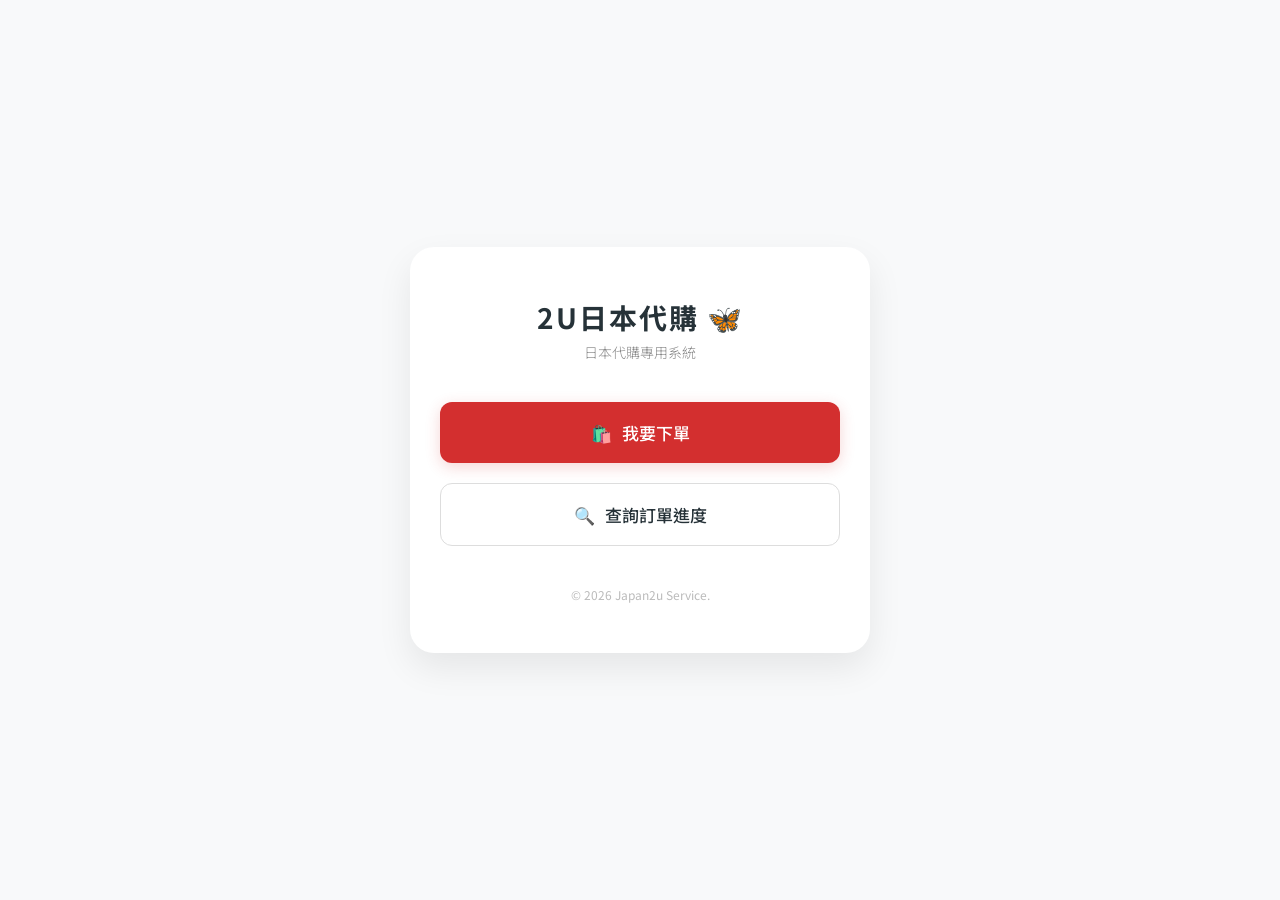
==== index.html @ 236e82db "初步架構" ====
<!DOCTYPE html>
<html lang="zh-Hant">
<head>
    <meta charset="UTF-8">
    <meta name="viewport" content="width=device-width, initial-scale=1.0">
    <title>Butterfly Ink 蝶墨 | 日本代購服務</title>
    <link href="https://fonts.googleapis.com/css2?family=Noto+Sans+TC:wght@300;500;700&display=swap" rel="stylesheet">
    <style>
        :root {
            --primary-red: #d32f2f;
            --dark-blue: #263238;
            --bg-color: #f8f9fa;
        }

        body {
            font-family: 'Noto Sans TC', sans-serif;
            margin: 0;
            padding: 0;
            background: var(--bg-color);
            display: flex;
            justify-content: center;
            align-items: center;
            height: 100vh;
            color: var(--dark-blue);
        }

        .container {
            text-align: center;
            background: white;
            padding: 50px 30px;
            border-radius: 24px;
            box-shadow: 0 15px 35px rgba(0,0,0,0.08);
            width: 90%;
            max-width: 400px;
        }

        .logo {
            font-size: 28px;
            font-weight: 700;
            letter-spacing: 2px;
            margin-bottom: 5px;
            color: var(--dark-blue);
        }

        .sub-title {
            font-size: 14px;
            color: #888;
            margin-bottom: 40px;
            font-weight: 300;
        }

        .btn-group {
            display: flex;
            flex-direction: column;
            gap: 20px;
        }

        .btn {
            text-decoration: none;
            padding: 18px;
            border-radius: 12px;
            font-size: 17px;
            font-weight: 500;
            transition: all 0.3s ease;
            display: flex;
            align-items: center;
            justify-content: center;
            gap: 10px;
        }

        /* 我要下單按鈕 */
        .btn-order {
            background-color: var(--primary-red);
            color: white;
            box-shadow: 0 4px 15px rgba(211,47,47,0.2);
        }

        .btn-order:hover {
            transform: translateY(-3px);
            background-color: #b71c1c;
            box-shadow: 0 6px 20px rgba(211,47,47,0.3);
        }

        /* 查詢訂單按鈕 */
        .btn-check {
            background-color: white;
            color: var(--dark-blue);
            border: 1px solid #ddd;
        }

        .btn-check:hover {
            transform: translateY(-3px);
            background-color: #f1f1f1;
            border-color: #bbb;
        }

        .footer {
            margin-top: 40px;
            font-size: 12px;
            color: #bbb;
        }
    </style>
</head>
<body>

<div class="container">
    <div class="logo">2U日本代購 🦋</div>
    <div class="sub-title">日本代購專用系統</div>

    <div class="btn-group">
        <a href="order.html" class="btn btn-order">
            <span>🛍️</span> 我要下單
        </a>
        <a href="check.html" class="btn btn-check">
            <span>🔍</span> 查詢訂單進度
        </a>
    </div>

    <div class="footer">
        © 2026 Japan2u Service.
    </div>
</div>

</body>
</html>
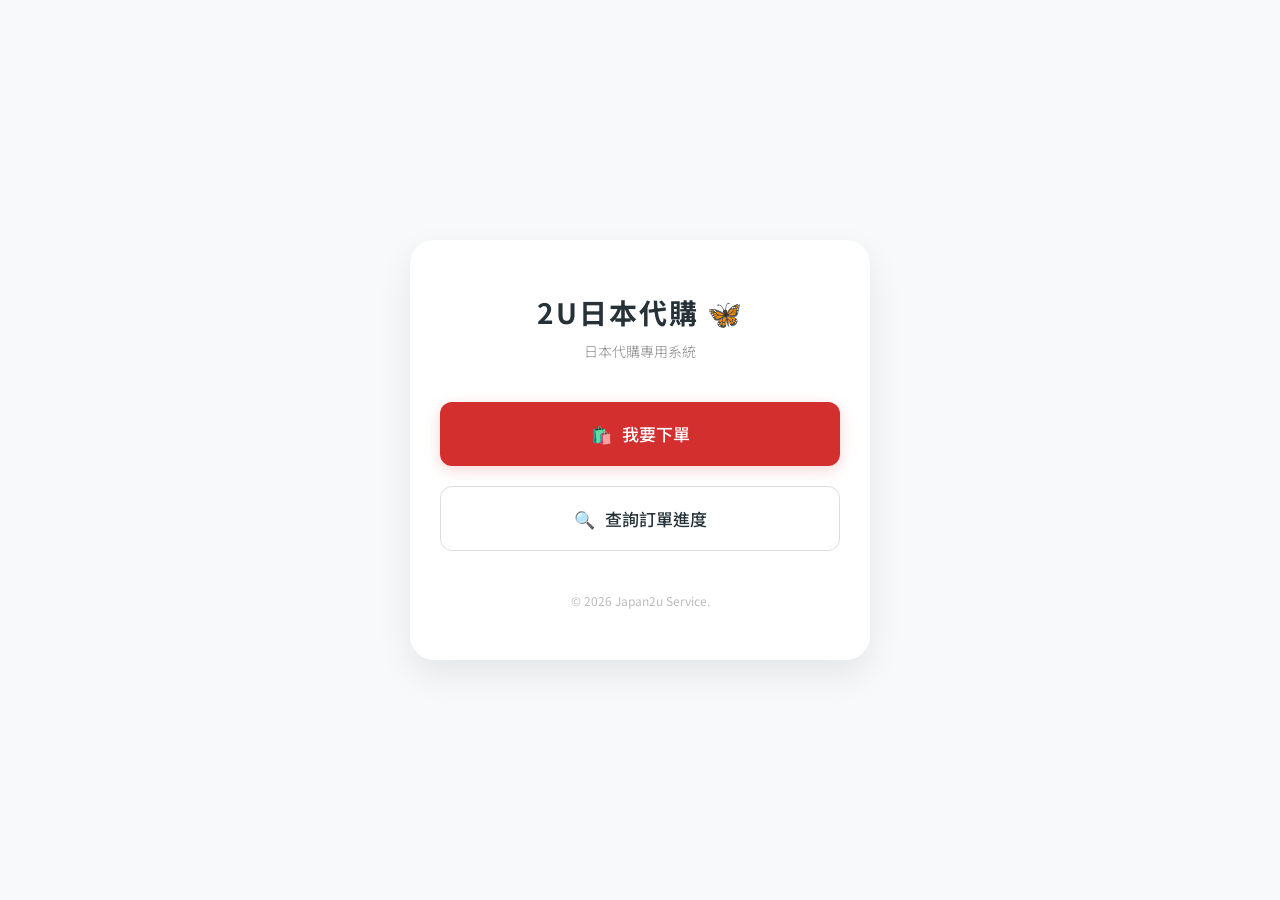
==== commit 36a0cd42: "整理css" ====
--- a/index.html
+++ b/index.html
@@ -5,13 +5,8 @@
     <meta name="viewport" content="width=device-width, initial-scale=1.0">
     <title>Butterfly Ink 蝶墨 | 日本代購服務</title>
     <link href="https://fonts.googleapis.com/css2?family=Noto+Sans+TC:wght@300;500;700&display=swap" rel="stylesheet">
+    <link rel="stylesheet" href="style.css">
     <style>
-        :root {
-            --primary-red: #d32f2f;
-            --dark-blue: #263238;
-            --bg-color: #f8f9fa;
-        }
-
         body {
             font-family: 'Noto Sans TC', sans-serif;
             margin: 0;
--- a/style.css
+++ b/style.css
@@ -0,0 +1,324 @@
+/* 全域變數設定 */
+:root {
+    --primary-red: #d32f2f;      /* 品牌主色：深紅 */
+    --primary-blue: #455a64;     /* 查詢頁主色：深藍灰 */
+    --dark-blue: #263238;       /* 文字主色 */
+    --bg-color: #f8f9fa;        /* 頁面背景色 */
+    --success-green: #2e7d32;    /* 已匯款狀態色 */
+    --pending-orange: #ef6c00;   /* 待對帳狀態色 */
+    --white: #ffffff;
+    --shadow: 0 4px 12px rgba(0,0,0,0.05);
+}
+
+/* 基礎設定 */
+body {
+    font-family: 'Noto Sans TC', sans-serif;
+    margin: 0;
+    padding: 0;
+    background-color: var(--bg-color);
+    color: var(--dark-blue);
+    line-height: 1.6;
+    min-height: 100vh; /* 確保背景填滿 */
+}
+.page-container, .search-container, .home-container {
+    width: 95%;          /* 在手機板留一點邊距 */
+    max-width: 800px;    /* 限制最大寬度，避免電腦版太寬 */
+    margin: 20px auto;   /* 上下留間距，左右自動置中 */
+    padding: 20px;
+    box-sizing: border-box;
+}
+
+/* --------------------------------------------------
+   1. 導覽列 (Navbar) - 每一頁最上方
+-------------------------------------------------- */
+.top-nav {
+    background-color: var(--white);
+    padding: 15px 20px;
+    display: flex;
+    justify-content: center;
+    align-items: center;
+    box-shadow: 0 2px 10px rgba(0,0,0,0.05);
+    position: sticky;
+    top: 0;
+    z-index: 1000;
+}
+
+.nav-logo {
+    text-decoration: none;
+    color: var(--dark-blue);
+    font-size: 20px;
+    font-weight: 700;
+    letter-spacing: 1px;
+    transition: 0.3s;
+}
+
+.nav-logo:hover {
+    color: var(--primary-red);
+    transform: scale(1.05);
+}
+
+/* --------------------------------------------------
+   2. 首頁 (index.html) 專用樣式
+-------------------------------------------------- */
+.home-body {
+    display: flex;
+    flex-direction: column; /* 讓導覽列在上面，內容在下面 */
+    align-items: center;
+    justify-content: flex-start; /* 改為從頂部開始排 */
+}
+
+.home-container {
+    max-width: 400px;    /* 首頁卡片通常比較小，限制在 400px */
+    margin-top: 50px;    /* 距離導覽列一點空間 */
+}
+
+.logo-text {
+    font-size: 28px;
+    font-weight: 700;
+    margin-bottom: 5px;
+}
+
+.sub-title {
+    font-size: 14px;
+    color: #888;
+    margin-bottom: 40px;
+    font-weight: 300;
+}
+
+.btn-group {
+    display: flex;
+    flex-direction: column;
+    gap: 20px;
+}
+
+.btn {
+    text-decoration: none;
+    padding: 18px;
+    border-radius: 12px;
+    font-size: 17px;
+    font-weight: 500;
+    transition: all 0.3s ease;
+    display: flex;
+    align-items: center;
+    justify-content: center;
+    gap: 10px;
+}
+
+.btn-order {
+    background-color: var(--primary-red);
+    color: var(--white);
+    box-shadow: 0 4px 15px rgba(211,47,47,0.2);
+}
+
+.btn-order:hover {
+    transform: translateY(-3px);
+    background-color: #b71c1c;
+}
+
+.btn-check {
+    background-color: var(--white);
+    color: var(--dark-blue);
+    border: 1px solid #ddd;
+}
+
+.btn-check:hover {
+    transform: translateY(-3px);
+    background-color: #f1f1f1;
+}
+
+/* --------------------------------------------------
+   3. 下單頁 (order.html) 專用樣式
+-------------------------------------------------- */
+.page-container {
+    max-width: 800px;
+    margin: 20px auto;
+    padding: 0 15px;
+}
+
+.form-section {
+    background: var(--white);
+    padding: 20px;
+    border-radius: 15px;
+    box-shadow: var(--shadow);
+    margin-bottom: 25px;
+}
+
+.form-section input[type="text"] {
+    width: 100%;
+    padding: 12px;
+    margin: 10px 0;
+    border: 1px solid #ddd;
+    border-radius: 8px;
+    box-sizing: border-box;
+}
+
+.product-grid {
+    display: grid;
+    grid-template-columns: repeat(auto-fill, minmax(160px, 1fr));
+    gap: 20px;
+}
+
+.product-card {
+    background: var(--white);
+    border-radius: 15px;
+    overflow: hidden;
+    box-shadow: var(--shadow);
+    transition: 0.3s;
+    position: relative;
+}
+
+.product-card:hover {
+    transform: translateY(-5px);
+}
+
+.product-img {
+    width: 100%;
+    height: 150px;
+    object-fit: cover;
+    background: #eee;
+}
+
+.product-info {
+    padding: 12px;
+    text-align: center;
+}
+
+.product-name {
+    font-weight: bold;
+    font-size: 15px;
+    margin-bottom: 5px;
+    min-height: 40px;
+}
+
+.product-price {
+    color: var(--primary-red);
+    font-weight: 700;
+    margin-bottom: 10px;
+}
+
+.badge {
+    position: absolute;
+    top: 10px;
+    left: 10px;
+    background: rgba(211, 47, 47, 0.85);
+    color: var(--white);
+    padding: 4px 8px;
+    border-radius: 5px;
+    font-size: 11px;
+    z-index: 10;
+}
+
+.qty-controls {
+    display: flex;
+    justify-content: center;
+    align-items: center;
+    gap: 10px;
+    margin-top: 10px;
+}
+
+.qty-input {
+    width: 45px;
+    text-align: center;
+    border: 1px solid #ddd;
+    border-radius: 5px;
+    padding: 5px;
+}
+
+.footer-btn {
+    position: sticky;
+    bottom: 20px;
+    background: var(--primary-red);
+    color: var(--white);
+    border: none;
+    width: 100%;
+    padding: 18px;
+    border-radius: 50px;
+    font-size: 18px;
+    font-weight: bold;
+    box-shadow: 0 10px 20px rgba(211,47,47,0.3);
+    cursor: pointer;
+    margin-top: 30px;
+    z-index: 100;
+}
+
+/* --------------------------------------------------
+   4. 查詢頁 (check.html) 專用樣式
+-------------------------------------------------- */
+.search-container {
+    max-width: 500px;
+    margin: 20px auto;
+    padding: 0 15px;
+}
+
+.search-section {
+    background: var(--white);
+    padding: 20px;
+    border-radius: 15px;
+    box-shadow: var(--shadow);
+    margin-bottom: 20px;
+    text-align: center;
+}
+
+.search-section input[type="text"] {
+    width: 100%;
+    padding: 12px;
+    border: 1px solid #ddd;
+    border-radius: 8px;
+    font-size: 16px;
+    box-sizing: border-box;
+    margin-bottom: 10px;
+}
+
+.btn-search {
+    width: 100%;
+    padding: 12px;
+    background: var(--primary-blue);
+    color: var(--white);
+    border: none;
+    border-radius: 8px;
+    cursor: pointer;
+    font-weight: bold;
+    font-size: 16px;
+}
+
+.order-card {
+    background: var(--white);
+    border-radius: 12px;
+    padding: 15px;
+    margin-bottom: 15px;
+    border-left: 6px solid #ccc;
+    box-shadow: var(--shadow);
+}
+
+.order-card.paid { border-left-color: var(--success-green); }
+.order-card.unpaid { border-left-color: var(--pending-orange); }
+
+.status-badge {
+    display: inline-block;
+    padding: 4px 8px;
+    border-radius: 4px;
+    font-size: 12px;
+    font-weight: bold;
+    margin-top: 8px;
+}
+
+.status-paid { background: #e8f5e9; color: var(--success-green); }
+.status-unpaid { background: #fff3e0; color: var(--pending-orange); }
+
+.order-info {
+    display: flex;
+    justify-content: space-between;
+    align-items: center;
+}
+
+.order-id {
+    font-size: 11px;
+    color: #999;
+    margin-top: 10px;
+}
+
+#loading {
+    text-align: center;
+    color: #666;
+    margin: 20px 0;
+}
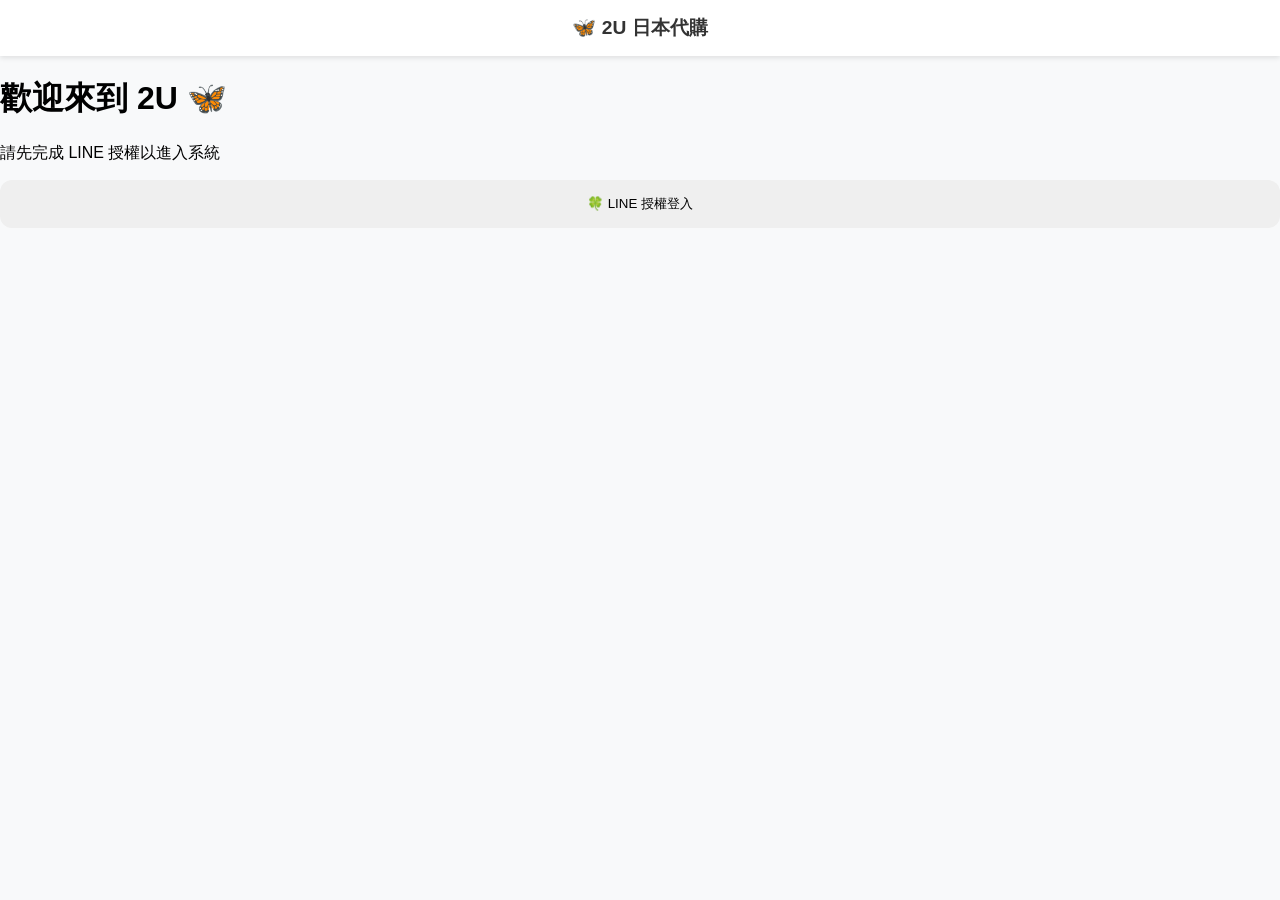
==== commit 999749d5: "line連動" ====
--- a/index.html
+++ b/index.html
@@ -1,120 +1,23 @@
 <!DOCTYPE html>
-<html lang="zh-Hant">
+<html>
 <head>
     <meta charset="UTF-8">
-    <meta name="viewport" content="width=device-width, initial-scale=1.0">
-    <title>Butterfly Ink 蝶墨 | 日本代購服務</title>
-    <link href="https://fonts.googleapis.com/css2?family=Noto+Sans+TC:wght@300;500;700&display=swap" rel="stylesheet">
     <link rel="stylesheet" href="style.css">
-    <style>
-        body {
-            font-family: 'Noto Sans TC', sans-serif;
-            margin: 0;
-            padding: 0;
-            background: var(--bg-color);
-            display: flex;
-            justify-content: center;
-            align-items: center;
-            height: 100vh;
-            color: var(--dark-blue);
+    <title>2U日本代購 🦋</title>
+</head>
+<body class="home-body">
+    <nav class="top-nav"><a href="index.html" class="nav-logo">🦋 2U 日本代購</a></nav>
+    <div class="home-container">
+        <h1>歡迎來到 2U 🦋</h1>
+        <p>請先完成 LINE 授權以進入系統</p>
+        <button onclick="login()" class="btn-order" style="width:100%; border:none; padding:15px; border-radius:12px; cursor:pointer;">🍀 LINE 授權登入</button>
+    </div>
+    <script>
+        function login() {
+            const clientID = '2009551361'; // ⬅️ 這裡填入
+            const redirect = encodeURIComponent('https://hxy890412.github.io/japan2u/order.html');
+            window.location.href = `https://access.line.me/oauth2/v2.1/authorize?response_type=code&client_id=${clientID}&redirect_uri=${redirect}&state=12345&scope=profile%20openid`;
         }
-
-        .container {
-            text-align: center;
-            background: white;
-            padding: 50px 30px;
-            border-radius: 24px;
-            box-shadow: 0 15px 35px rgba(0,0,0,0.08);
-            width: 90%;
-            max-width: 400px;
-        }
-
-        .logo {
-            font-size: 28px;
-            font-weight: 700;
-            letter-spacing: 2px;
-            margin-bottom: 5px;
-            color: var(--dark-blue);
-        }
-
-        .sub-title {
-            font-size: 14px;
-            color: #888;
-            margin-bottom: 40px;
-            font-weight: 300;
-        }
-
-        .btn-group {
-            display: flex;
-            flex-direction: column;
-            gap: 20px;
-        }
-
-        .btn {
-            text-decoration: none;
-            padding: 18px;
-            border-radius: 12px;
-            font-size: 17px;
-            font-weight: 500;
-            transition: all 0.3s ease;
-            display: flex;
-            align-items: center;
-            justify-content: center;
-            gap: 10px;
-        }
-
-        /* 我要下單按鈕 */
-        .btn-order {
-            background-color: var(--primary-red);
-            color: white;
-            box-shadow: 0 4px 15px rgba(211,47,47,0.2);
-        }
-
-        .btn-order:hover {
-            transform: translateY(-3px);
-            background-color: #b71c1c;
-            box-shadow: 0 6px 20px rgba(211,47,47,0.3);
-        }
-
-        /* 查詢訂單按鈕 */
-        .btn-check {
-            background-color: white;
-            color: var(--dark-blue);
-            border: 1px solid #ddd;
-        }
-
-        .btn-check:hover {
-            transform: translateY(-3px);
-            background-color: #f1f1f1;
-            border-color: #bbb;
-        }
-
-        .footer {
-            margin-top: 40px;
-            font-size: 12px;
-            color: #bbb;
-        }
-    </style>
-</head>
-<body>
-
-<div class="container">
-    <div class="logo">2U日本代購 🦋</div>
-    <div class="sub-title">日本代購專用系統</div>
-
-    <div class="btn-group">
-        <a href="order.html" class="btn btn-order">
-            <span>🛍️</span> 我要下單
-        </a>
-        <a href="check.html" class="btn btn-check">
-            <span>🔍</span> 查詢訂單進度
-        </a>
-    </div>
-
-    <div class="footer">
-        © 2026 Japan2u Service.
-    </div>
-</div>
-
+    </script>
 </body>
 </html>
--- a/style.css
+++ b/style.css
@@ -1,324 +1,18 @@
-/* 全域變數設定 */
-:root {
-    --primary-red: #d32f2f;      /* 品牌主色：深紅 */
-    --primary-blue: #455a64;     /* 查詢頁主色：深藍灰 */
-    --dark-blue: #263238;       /* 文字主色 */
-    --bg-color: #f8f9fa;        /* 頁面背景色 */
-    --success-green: #2e7d32;    /* 已匯款狀態色 */
-    --pending-orange: #ef6c00;   /* 待對帳狀態色 */
-    --white: #ffffff;
-    --shadow: 0 4px 12px rgba(0,0,0,0.05);
-}
+:root { --main-red: #d32f2f; --paid: #f1f8e9; --unpaid: #fff5f5; }
+body { font-family: 'Noto Sans TC', sans-serif; background: #f8f9fa; margin: 0; }
+.top-nav { background: white; padding: 15px; text-align: center; box-shadow: 0 2px 5px rgba(0,0,0,0.1); position: sticky; top:0; z-index:100; }
+.nav-logo { text-decoration: none; color: #333; font-weight: bold; font-size: 1.2rem; }
 
-/* 基礎設定 */
-body {
-    font-family: 'Noto Sans TC', sans-serif;
-    margin: 0;
-    padding: 0;
-    background-color: var(--bg-color);
-    color: var(--dark-blue);
-    line-height: 1.6;
-    min-height: 100vh; /* 確保背景填滿 */
-}
-.page-container, .search-container, .home-container {
-    width: 95%;          /* 在手機板留一點邊距 */
-    max-width: 800px;    /* 限制最大寬度，避免電腦版太寬 */
-    margin: 20px auto;   /* 上下留間距，左右自動置中 */
-    padding: 20px;
-    box-sizing: border-box;
-}
+/* 查詢統計區 */
+.summary-grid { display: grid; grid-template-columns: 1fr 1fr 1fr; gap: 10px; padding: 15px; max-width: 800px; margin: 0 auto; }
+.sum-box { background: white; padding: 12px; border-radius: 12px; text-align: center; box-shadow: 0 2px 8px rgba(0,0,0,0.05); }
+.sum-label { font-size: 11px; color: #888; display: block; }
+.sum-val { font-size: 16px; font-weight: bold; color: var(--main-red); }
 
-/* --------------------------------------------------
-   1. 導覽列 (Navbar) - 每一頁最上方
--------------------------------------------------- */
-.top-nav {
-    background-color: var(--white);
-    padding: 15px 20px;
-    display: flex;
-    justify-content: center;
-    align-items: center;
-    box-shadow: 0 2px 10px rgba(0,0,0,0.05);
-    position: sticky;
-    top: 0;
-    z-index: 1000;
-}
+/* 分區卡片 */
+.order-group-card { background: white; border-radius: 16px; margin: 15px auto; max-width: 600px; overflow: hidden; box-shadow: 0 4px 12px rgba(0,0,0,0.08); }
+.paid-section { background: var(--paid); border-left: 8px solid #4caf50; }
+.unpaid-section { background: var(--unpaid); border-left: 8px solid #f44336; }
 
-.nav-logo {
-    text-decoration: none;
-    color: var(--dark-blue);
-    font-size: 20px;
-    font-weight: 700;
-    letter-spacing: 1px;
-    transition: 0.3s;
-}
-
-.nav-logo:hover {
-    color: var(--primary-red);
-    transform: scale(1.05);
-}
-
-/* --------------------------------------------------
-   2. 首頁 (index.html) 專用樣式
--------------------------------------------------- */
-.home-body {
-    display: flex;
-    flex-direction: column; /* 讓導覽列在上面，內容在下面 */
-    align-items: center;
-    justify-content: flex-start; /* 改為從頂部開始排 */
-}
-
-.home-container {
-    max-width: 400px;    /* 首頁卡片通常比較小，限制在 400px */
-    margin-top: 50px;    /* 距離導覽列一點空間 */
-}
-
-.logo-text {
-    font-size: 28px;
-    font-weight: 700;
-    margin-bottom: 5px;
-}
-
-.sub-title {
-    font-size: 14px;
-    color: #888;
-    margin-bottom: 40px;
-    font-weight: 300;
-}
-
-.btn-group {
-    display: flex;
-    flex-direction: column;
-    gap: 20px;
-}
-
-.btn {
-    text-decoration: none;
-    padding: 18px;
-    border-radius: 12px;
-    font-size: 17px;
-    font-weight: 500;
-    transition: all 0.3s ease;
-    display: flex;
-    align-items: center;
-    justify-content: center;
-    gap: 10px;
-}
-
-.btn-order {
-    background-color: var(--primary-red);
-    color: var(--white);
-    box-shadow: 0 4px 15px rgba(211,47,47,0.2);
-}
-
-.btn-order:hover {
-    transform: translateY(-3px);
-    background-color: #b71c1c;
-}
-
-.btn-check {
-    background-color: var(--white);
-    color: var(--dark-blue);
-    border: 1px solid #ddd;
-}
-
-.btn-check:hover {
-    transform: translateY(-3px);
-    background-color: #f1f1f1;
-}
-
-/* --------------------------------------------------
-   3. 下單頁 (order.html) 專用樣式
--------------------------------------------------- */
-.page-container {
-    max-width: 800px;
-    margin: 20px auto;
-    padding: 0 15px;
-}
-
-.form-section {
-    background: var(--white);
-    padding: 20px;
-    border-radius: 15px;
-    box-shadow: var(--shadow);
-    margin-bottom: 25px;
-}
-
-.form-section input[type="text"] {
-    width: 100%;
-    padding: 12px;
-    margin: 10px 0;
-    border: 1px solid #ddd;
-    border-radius: 8px;
-    box-sizing: border-box;
-}
-
-.product-grid {
-    display: grid;
-    grid-template-columns: repeat(auto-fill, minmax(160px, 1fr));
-    gap: 20px;
-}
-
-.product-card {
-    background: var(--white);
-    border-radius: 15px;
-    overflow: hidden;
-    box-shadow: var(--shadow);
-    transition: 0.3s;
-    position: relative;
-}
-
-.product-card:hover {
-    transform: translateY(-5px);
-}
-
-.product-img {
-    width: 100%;
-    height: 150px;
-    object-fit: cover;
-    background: #eee;
-}
-
-.product-info {
-    padding: 12px;
-    text-align: center;
-}
-
-.product-name {
-    font-weight: bold;
-    font-size: 15px;
-    margin-bottom: 5px;
-    min-height: 40px;
-}
-
-.product-price {
-    color: var(--primary-red);
-    font-weight: 700;
-    margin-bottom: 10px;
-}
-
-.badge {
-    position: absolute;
-    top: 10px;
-    left: 10px;
-    background: rgba(211, 47, 47, 0.85);
-    color: var(--white);
-    padding: 4px 8px;
-    border-radius: 5px;
-    font-size: 11px;
-    z-index: 10;
-}
-
-.qty-controls {
-    display: flex;
-    justify-content: center;
-    align-items: center;
-    gap: 10px;
-    margin-top: 10px;
-}
-
-.qty-input {
-    width: 45px;
-    text-align: center;
-    border: 1px solid #ddd;
-    border-radius: 5px;
-    padding: 5px;
-}
-
-.footer-btn {
-    position: sticky;
-    bottom: 20px;
-    background: var(--primary-red);
-    color: var(--white);
-    border: none;
-    width: 100%;
-    padding: 18px;
-    border-radius: 50px;
-    font-size: 18px;
-    font-weight: bold;
-    box-shadow: 0 10px 20px rgba(211,47,47,0.3);
-    cursor: pointer;
-    margin-top: 30px;
-    z-index: 100;
-}
-
-/* --------------------------------------------------
-   4. 查詢頁 (check.html) 專用樣式
--------------------------------------------------- */
-.search-container {
-    max-width: 500px;
-    margin: 20px auto;
-    padding: 0 15px;
-}
-
-.search-section {
-    background: var(--white);
-    padding: 20px;
-    border-radius: 15px;
-    box-shadow: var(--shadow);
-    margin-bottom: 20px;
-    text-align: center;
-}
-
-.search-section input[type="text"] {
-    width: 100%;
-    padding: 12px;
-    border: 1px solid #ddd;
-    border-radius: 8px;
-    font-size: 16px;
-    box-sizing: border-box;
-    margin-bottom: 10px;
-}
-
-.btn-search {
-    width: 100%;
-    padding: 12px;
-    background: var(--primary-blue);
-    color: var(--white);
-    border: none;
-    border-radius: 8px;
-    cursor: pointer;
-    font-weight: bold;
-    font-size: 16px;
-}
-
-.order-card {
-    background: var(--white);
-    border-radius: 12px;
-    padding: 15px;
-    margin-bottom: 15px;
-    border-left: 6px solid #ccc;
-    box-shadow: var(--shadow);
-}
-
-.order-card.paid { border-left-color: var(--success-green); }
-.order-card.unpaid { border-left-color: var(--pending-orange); }
-
-.status-badge {
-    display: inline-block;
-    padding: 4px 8px;
-    border-radius: 4px;
-    font-size: 12px;
-    font-weight: bold;
-    margin-top: 8px;
-}
-
-.status-paid { background: #e8f5e9; color: var(--success-green); }
-.status-unpaid { background: #fff3e0; color: var(--pending-orange); }
-
-.order-info {
-    display: flex;
-    justify-content: space-between;
-    align-items: center;
-}
-
-.order-id {
-    font-size: 11px;
-    color: #999;
-    margin-top: 10px;
-}
-
-#loading {
-    text-align: center;
-    color: #666;
-    margin: 20px 0;
-}+.order-table { width: 100%; border-collapse: collapse; }
+.order-table td, .order-table th { padding: 12px; border-bottom: 1px solid rgba(0,0,0,0.03); font-size: 14px; }
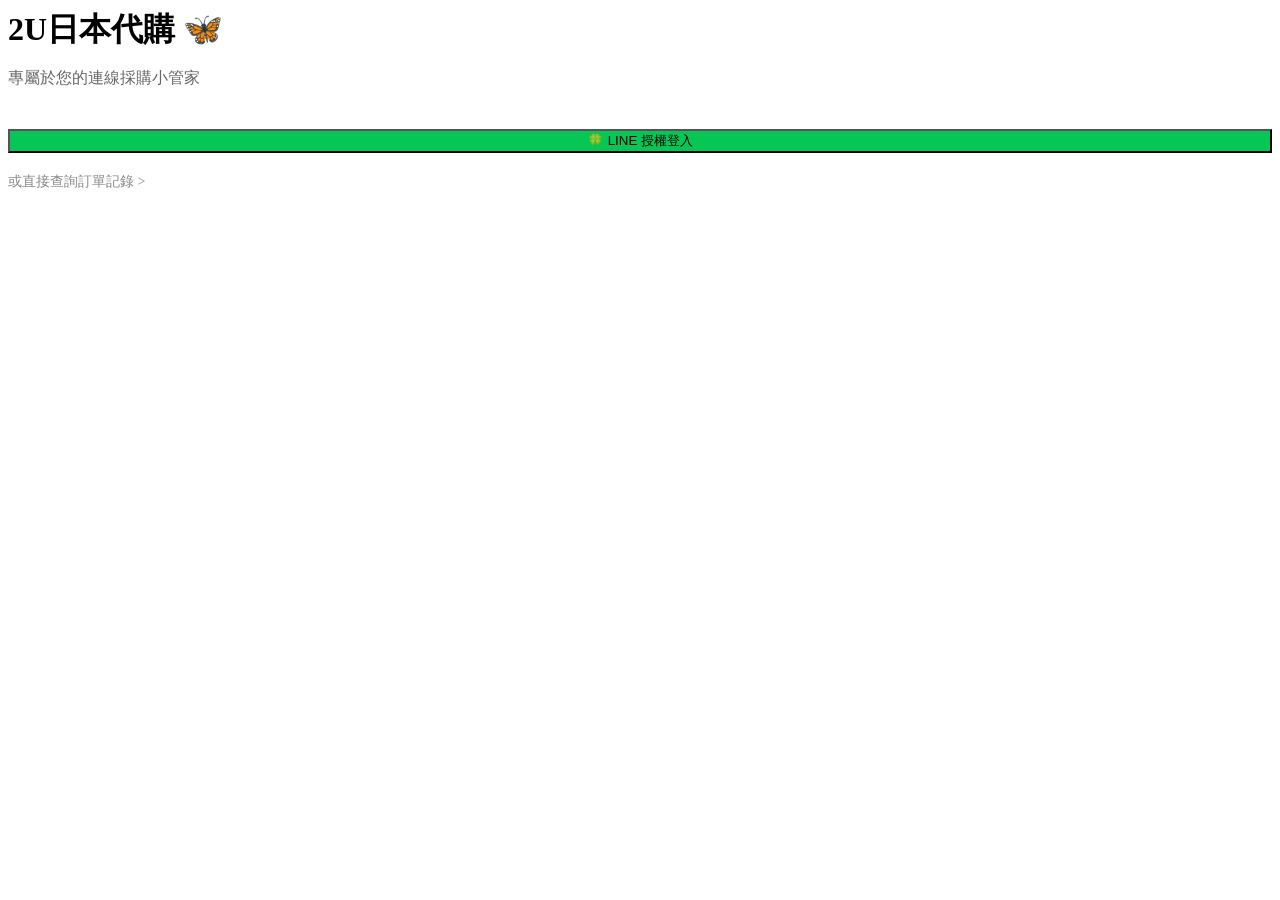
==== commit 1418462e: "UI更改" ====
--- a/index.html
+++ b/index.html
@@ -1,23 +1,21 @@
-<!DOCTYPE html>
-<html>
-<head>
-    <meta charset="UTF-8">
-    <link rel="stylesheet" href="style.css">
-    <title>2U日本代購 🦋</title>
-</head>
 <body class="home-body">
-    <nav class="top-nav"><a href="index.html" class="nav-logo">🦋 2U 日本代購</a></nav>
     <div class="home-container">
-        <h1>歡迎來到 2U 🦋</h1>
-        <p>請先完成 LINE 授權以進入系統</p>
-        <button onclick="login()" class="btn-order" style="width:100%; border:none; padding:15px; border-radius:12px; cursor:pointer;">🍀 LINE 授權登入</button>
+        <h1 style="font-size: 2rem; margin-bottom: 10px;">2U日本代購 🦋</h1>
+        <p style="color: #666; margin-bottom: 40px;">專屬於您的連線採購小管家</p>
+        
+        <button onclick="login()" class="footer-btn" style="position:static; width:100%; background:#06C755;">
+            🍀 LINE 授權登入
+        </button>
+        
+        <div style="margin-top: 20px;">
+            <a href="check.html" style="color: #888; text-decoration: none; font-size: 14px;">或直接查詢訂單記錄 ></a>
+        </div>
     </div>
     <script>
         function login() {
-            const clientID = '2009551361'; // ⬅️ 這裡填入
+            const clientID = '2009551361'; 
             const redirect = encodeURIComponent('https://hxy890412.github.io/japan2u/order.html');
             window.location.href = `https://access.line.me/oauth2/v2.1/authorize?response_type=code&client_id=${clientID}&redirect_uri=${redirect}&state=12345&scope=profile%20openid`;
         }
     </script>
-</body>
-</html>+</body>
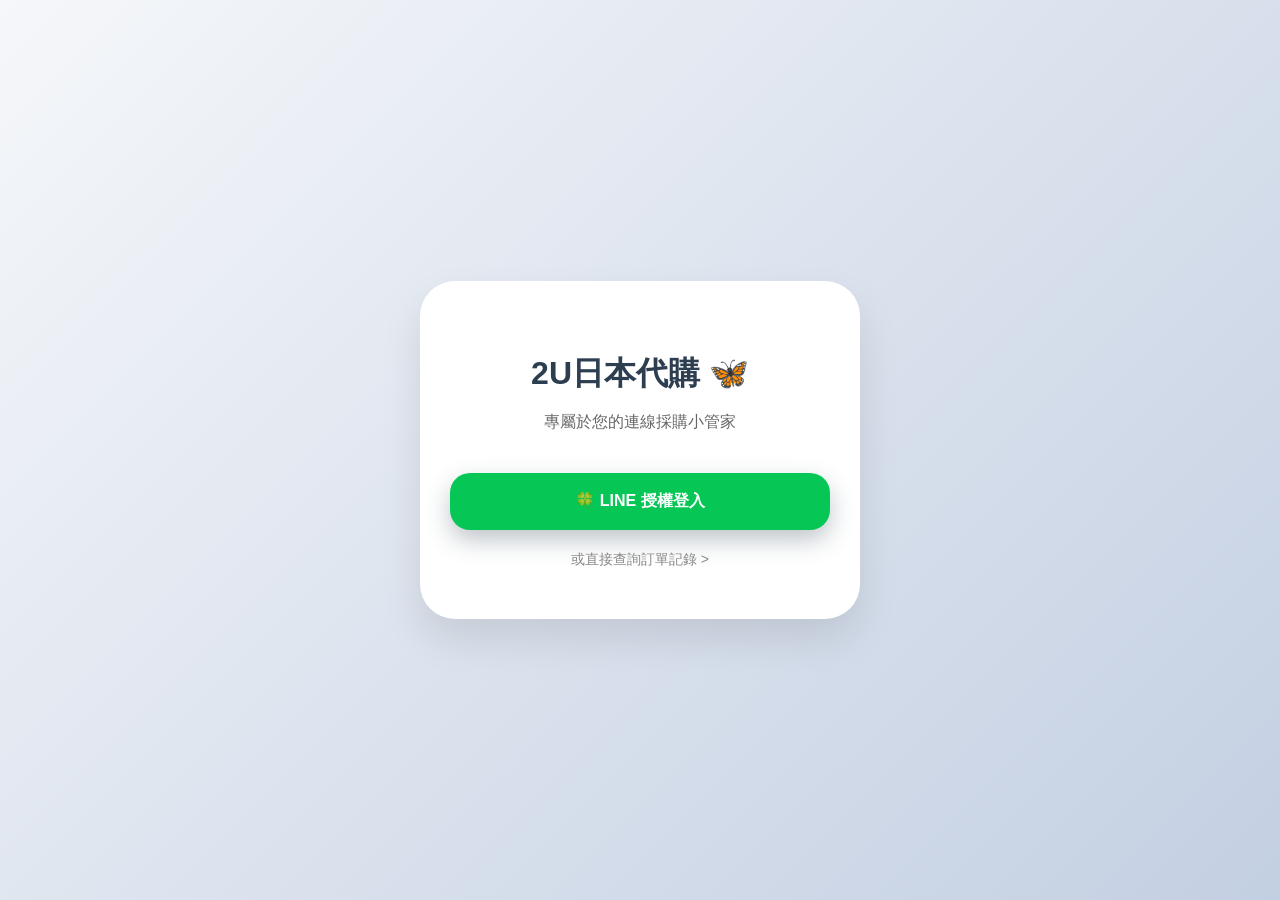
==== commit e9e5cd10: "index css調整" ====
--- a/index.html
+++ b/index.html
@@ -1,4 +1,13 @@
-<body class="home-body">
+<!DOCTYPE html>
+<html lang="en">
+<head>
+    <meta charset="UTF-8">
+    <meta name="viewport" content="width=device-width, initial-scale=1.0">
+    <title>2U日本代購 🦋</title>
+    <link rel="stylesheet" href="style.css">
+</head>
+
+    <body class="home-body">
     <div class="home-container">
         <h1 style="font-size: 2rem; margin-bottom: 10px;">2U日本代購 🦋</h1>
         <p style="color: #666; margin-bottom: 40px;">專屬於您的連線採購小管家</p>
@@ -18,4 +27,6 @@
             window.location.href = `https://access.line.me/oauth2/v2.1/authorize?response_type=code&client_id=${clientID}&redirect_uri=${redirect}&state=12345&scope=profile%20openid`;
         }
     </script>
-</body>+
+</body>
+</html>
--- a/style.css
+++ b/style.css
@@ -0,0 +1,218 @@
+/* --- 全域設定與精緻化變數 --- */
+:root {
+    --primary-red: #e53935;
+    --dark-blue: #2c3e50;
+    --bg-color: #f4f7f6;
+    --card-shadow: 0 8px 20px rgba(0,0,0,0.06);
+    --paid-green: #e8f5e9;
+    --unpaid-red: #ffebee;
+    --status-green: #2e7d32;
+    --status-red: #d32f2f;
+}
+
+body {
+    font-family: 'Noto Sans TC', -apple-system, BlinkMacSystemFont, sans-serif;
+    margin: 0;
+    background-color: var(--bg-color);
+    color: var(--dark-blue);
+    -webkit-tap-highlight-color: transparent; /* 移除手機點擊藍框 */
+}
+
+/* --- 頂部導覽列 --- */
+.top-nav {
+    background: rgba(255, 255, 255, 0.95);
+    backdrop-filter: blur(10px);
+    padding: 18px;
+    text-align: center;
+    box-shadow: 0 2px 15px rgba(0,0,0,0.04);
+    position: sticky;
+    top: 0;
+    z-index: 1000;
+}
+
+.nav-logo {
+    text-decoration: none;
+    color: var(--dark-blue);
+    font-weight: 700;
+    font-size: 1.3rem;
+    letter-spacing: 1px;
+}
+
+/* --- 商品分類切換 (捲軸優化) --- */
+.category-bar {
+    display: flex;
+    gap: 12px;
+    overflow-x: auto;
+    padding: 15px 5px;
+    margin-bottom: 10px;
+}
+
+.category-bar::-webkit-scrollbar { display: none; }
+
+.cat-btn {
+    padding: 10px 22px;
+    border-radius: 25px;
+    border: none;
+    background: white;
+    color: #666;
+    white-space: nowrap;
+    cursor: pointer;
+    font-size: 14px;
+    box-shadow: 0 4px 10px rgba(0,0,0,0.03);
+    transition: all 0.2s ease;
+}
+
+.cat-btn.active {
+    background: var(--primary-red);
+    color: white;
+    transform: translateY(-2px);
+    box-shadow: 0 6px 15px rgba(229, 57, 53, 0.3);
+}
+
+/* --- 商品卡片 (Grid 優化) --- */
+.product-grid {
+    display: grid;
+    grid-template-columns: repeat(2, 1fr); /* 手機版一排兩個 */
+    gap: 12px;
+}
+
+.product-card {
+    background: white;
+    border-radius: 20px;
+    overflow: hidden;
+    position: relative;
+    transition: transform 0.2s;
+    box-shadow: var(--card-shadow);
+}
+
+.product-card:active { transform: scale(0.97); }
+
+.product-img {
+    width: 100%;
+    aspect-ratio: 1/1;
+    object-fit: cover;
+    background: #eee;
+}
+
+.badge {
+    position: absolute;
+    top: 12px;
+    left: 12px;
+    background: rgba(229, 57, 53, 0.9);
+    color: white;
+    padding: 4px 10px;
+    border-radius: 8px;
+    font-size: 10px;
+    font-weight: bold;
+    backdrop-filter: blur(4px);
+}
+
+.product-info { padding: 12px; }
+
+.product-name {
+    font-weight: 600;
+    font-size: 15px;
+    height: 42px; /* 固定高度防止排版歪掉 */
+    overflow: hidden;
+    display: -webkit-box;
+    -webkit-line-clamp: 2;
+    -webkit-box-orient: vertical;
+}
+
+.product-price {
+    color: var(--primary-red);
+    font-weight: 800;
+    font-size: 1.1rem;
+    margin: 8px 0;
+}
+
+/* --- 數量控制鈕 --- */
+.qty-controls {
+    display: flex;
+    align-items: center;
+    background: #f8f9fa;
+    border-radius: 12px;
+    padding: 4px;
+}
+
+.qty-controls button {
+    flex: 1;
+    height: 32px;
+    border: none;
+    background: white;
+    border-radius: 10px;
+    font-weight: bold;
+    box-shadow: 0 2px 5px rgba(0,0,0,0.05);
+}
+
+.qty-controls span { flex: 1; text-align: center; font-weight: 600; }
+
+/* --- 查詢頁統計區 --- */
+.summary-grid {
+    display: grid;
+    grid-template-columns: 1fr 1fr 1fr;
+    gap: 12px;
+    margin-bottom: 25px;
+}
+
+.sum-box {
+    background: white;
+    padding: 15px 5px;
+    border-radius: 18px;
+    text-align: center;
+    box-shadow: var(--card-shadow);
+}
+
+.sum-label { font-size: 11px; color: #8e8e93; font-weight: 500; }
+.sum-val { font-size: 16px; font-weight: 700; display: block; margin-top: 4px; }
+
+/* --- 訂單卡片分區 --- */
+.order-group-card {
+    background: white;
+    border-radius: 24px;
+    margin-bottom: 20px;
+    border: 1px solid rgba(0,0,0,0.03);
+    box-shadow: var(--card-shadow);
+}
+
+.unpaid-section { border-top: 6px solid var(--status-red); }
+.paid-section { border-top: 6px solid var(--status-green); }
+
+.order-table { width: 100%; border-collapse: collapse; }
+.order-table td { padding: 14px; font-size: 14px; border-bottom: 1px solid #f0f0f0; }
+
+/* --- 底部按鈕 --- */
+.footer-btn {
+    position: fixed;
+    bottom: 25px;
+    left: 5%;
+    width: 90%;
+    background: var(--dark-blue);
+    color: white;
+    padding: 18px;
+    border-radius: 20px;
+    border: none;
+    font-size: 16px;
+    font-weight: 700;
+    box-shadow: 0 10px 25px rgba(44, 62, 80, 0.3);
+    z-index: 1001;
+}
+
+/* --- 首頁 --- */
+.home-body {
+    background: linear-gradient(135deg, #f5f7fa 0%, #c3cfe2 100%);
+    display: flex;
+    justify-content: center;
+    align-items: center;
+    height: 100vh;
+}
+
+.home-container {
+    background: white;
+    padding: 50px 30px;
+    border-radius: 35px;
+    width: 85%;
+    max-width: 380px;
+    text-align: center;
+    box-shadow: 0 20px 40px rgba(0,0,0,0.1);
+}
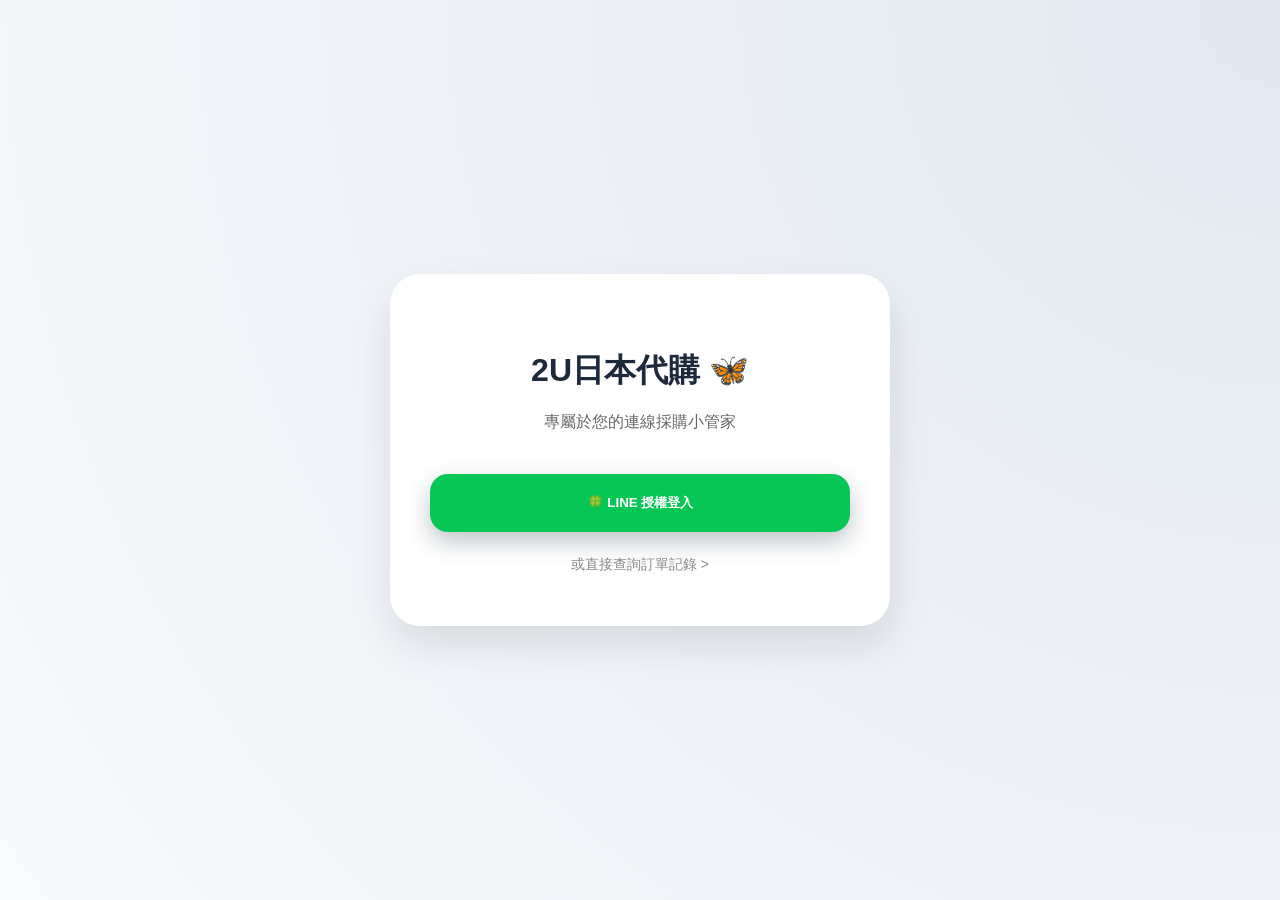
==== commit c7b114b0: "css調整" ====
--- a/index.html
+++ b/index.html
@@ -12,9 +12,9 @@
         <h1 style="font-size: 2rem; margin-bottom: 10px;">2U日本代購 🦋</h1>
         <p style="color: #666; margin-bottom: 40px;">專屬於您的連線採購小管家</p>
         
-        <button onclick="login()" class="footer-btn" style="position:static; width:100%; background:#06C755;">
-            🍀 LINE 授權登入
-        </button>
+        <button onclick="login()" class="footer-btn btn-line">
+    🍀 LINE 授權登入
+</button>
         
         <div style="margin-top: 20px;">
             <a href="check.html" style="color: #888; text-decoration: none; font-size: 14px;">或直接查詢訂單記錄 ></a>
--- a/style.css
+++ b/style.css
@@ -1,218 +1,304 @@
-/* --- 全域設定與精緻化變數 --- */
+/* --- 全域設定：現代感與呼吸感 --- */
 :root {
     --primary-red: #e53935;
     --dark-blue: #2c3e50;
-    --bg-color: #f4f7f6;
-    --card-shadow: 0 8px 20px rgba(0,0,0,0.06);
-    --paid-green: #e8f5e9;
-    --unpaid-red: #ffebee;
-    --status-green: #2e7d32;
-    --status-red: #d32f2f;
+    --bg-color: #f8fafc;
+    --paid-green: #10b981;
+    --unpaid-red: #ef4444;
+    --text-main: #1e293b;
+    --text-sub: #64748b;
+    
+    --card-shadow: 0 4px 20px rgba(0,0,0,0.06);
+    --hover-shadow: 0 20px 40px rgba(0,0,0,0.1);
+    --border-radius: 16px;
+    --page-padding: 24px;
 }
 
 body {
-    font-family: 'Noto Sans TC', -apple-system, BlinkMacSystemFont, sans-serif;
+    font-family: 'Noto Sans TC', -apple-system, sans-serif;
     margin: 0;
     background-color: var(--bg-color);
-    color: var(--dark-blue);
-    -webkit-tap-highlight-color: transparent; /* 移除手機點擊藍框 */
-}
-
-/* --- 頂部導覽列 --- */
+    color: var(--text-main);
+    line-height: 1.5;
+    -webkit-font-smoothing: antialiased;
+}
+
+/* --- 容器佈局：確保電腦版不空洞 --- */
+.page-container {
+    max-width: 1100px;
+    margin: 0 auto;
+    padding: var(--page-padding);
+    box-sizing: border-box;
+}
+
+/* --- 導覽列：毛玻璃與精緻感 --- */
 .top-nav {
-    background: rgba(255, 255, 255, 0.95);
-    backdrop-filter: blur(10px);
-    padding: 18px;
-    text-align: center;
-    box-shadow: 0 2px 15px rgba(0,0,0,0.04);
+    background: rgba(255, 255, 255, 0.85);
+    backdrop-filter: blur(12px);
+    padding: 15px var(--page-padding);
     position: sticky;
     top: 0;
     z-index: 1000;
+    border-bottom: 1px solid rgba(0,0,0,0.05);
 }
 
 .nav-logo {
     text-decoration: none;
     color: var(--dark-blue);
-    font-weight: 700;
-    font-size: 1.3rem;
-    letter-spacing: 1px;
-}
-
-/* --- 商品分類切換 (捲軸優化) --- */
+    font-weight: 800;
+    font-size: 1.25rem;
+    display: flex;
+    align-items: center;
+    justify-content: center;
+    gap: 10px;
+}
+
+/* --- 首頁 (Home) 強化 --- */
+.home-body {
+    display: flex;
+    justify-content: center;
+    align-items: center;
+    min-height: 100vh;
+    background: radial-gradient(circle at top right, #e2e8f0, #f8fafc);
+}
+
+.home-container {
+    background: white;
+    padding: 50px 40px;
+    border-radius: 30px;
+    width: 90%;
+    max-width: 420px;
+    text-align: center;
+    box-shadow: var(--hover-shadow);
+}
+
+/* --- 首頁按鈕修正 --- */
+.home-container .footer-btn {
+    position: static !important; /* 強制取消固定在底部 */
+    transform: none !important;  /* 取消位移補償 */
+    width: 100% !important;      /* 寬度撐滿容器 */
+    max-width: none !important;  /* 取消最大寬度限制 */
+    margin-top: 20px;            /* 與標題保持間距 */
+    display: block;              /* 確保是區塊元素 */
+    box-sizing: border-box;      /* 確保 padding 不會撐破寬度 */
+    left: auto;                  /* 重設座標 */
+    bottom: auto;                /* 重設座標 */
+}
+
+/* 讓 LINE 綠色更漂亮點 */
+.btn-line {
+    background-color: #06C755 !important;
+    color: white !important;
+    transition: background 0.3s;
+}
+
+.btn-line:hover {
+    background-color: #05b34c !important;
+}
+
+/* --- 商品下單頁 (Order) 核心優化 --- */
+
+/* 分類列 */
 .category-bar {
     display: flex;
-    gap: 12px;
+    gap: 10px;
     overflow-x: auto;
-    padding: 15px 5px;
-    margin-bottom: 10px;
-}
-
-.category-bar::-webkit-scrollbar { display: none; }
+    padding: 10px 0 20px 0;
+    scrollbar-width: none;
+}
 
 .cat-btn {
-    padding: 10px 22px;
-    border-radius: 25px;
-    border: none;
-    background: white;
-    color: #666;
+    padding: 8px 20px;
+    border-radius: 50px;
+    border: 1px solid #e2e8f0;
+    background: white;
+    color: var(--text-sub);
     white-space: nowrap;
     cursor: pointer;
     font-size: 14px;
-    box-shadow: 0 4px 10px rgba(0,0,0,0.03);
-    transition: all 0.2s ease;
+    transition: all 0.3s;
 }
 
 .cat-btn.active {
-    background: var(--primary-red);
+    background: var(--dark-blue);
     color: white;
-    transform: translateY(-2px);
-    box-shadow: 0 6px 15px rgba(229, 57, 53, 0.3);
-}
-
-/* --- 商品卡片 (Grid 優化) --- */
+    border-color: var(--dark-blue);
+    box-shadow: 0 4px 12px rgba(44, 62, 80, 0.2);
+}
+
+/* 商品網格：防止圖片過大 */
 .product-grid {
     display: grid;
-    grid-template-columns: repeat(2, 1fr); /* 手機版一排兩個 */
-    gap: 12px;
+    /* 電腦版限制每行數量，防止卡片過寬 */
+    grid-template-columns: repeat(auto-fill, minmax(200px, 1fr));
+    gap: 25px;
+    margin-bottom: 120px;
+}
+
+/* 手機版適配：一排兩個 */
+@media (max-width: 480px) {
+    .product-grid {
+        grid-template-columns: repeat(2, 1fr);
+        gap: 15px;
+    }
+    .page-container { padding: 16px; }
 }
 
 .product-card {
     background: white;
-    border-radius: 20px;
+    border-radius: var(--border-radius);
     overflow: hidden;
-    position: relative;
-    transition: transform 0.2s;
-    box-shadow: var(--card-shadow);
-}
-
-.product-card:active { transform: scale(0.97); }
+    border: 1px solid #f1f5f9;
+    transition: all 0.4s cubic-bezier(0.175, 0.885, 0.32, 1.275);
+}
+
+.product-card:hover {
+    transform: translateY(-8px);
+    box-shadow: var(--hover-shadow);
+}
 
 .product-img {
     width: 100%;
-    aspect-ratio: 1/1;
+    aspect-ratio: 1 / 1; /* 強制正方形 */
     object-fit: cover;
-    background: #eee;
-}
-
-.badge {
-    position: absolute;
-    top: 12px;
-    left: 12px;
-    background: rgba(229, 57, 53, 0.9);
-    color: white;
-    padding: 4px 10px;
-    border-radius: 8px;
-    font-size: 10px;
-    font-weight: bold;
-    backdrop-filter: blur(4px);
-}
-
-.product-info { padding: 12px; }
+    background: #f8fafc;
+}
+
+.product-info {
+    padding: 16px;
+}
 
 .product-name {
+    font-size: 15px;
     font-weight: 600;
-    font-size: 15px;
-    height: 42px; /* 固定高度防止排版歪掉 */
-    overflow: hidden;
+    height: 45px;
+    margin-bottom: 8px;
     display: -webkit-box;
     -webkit-line-clamp: 2;
     -webkit-box-orient: vertical;
+    overflow: hidden;
 }
 
 .product-price {
+    font-size: 18px;
+    font-weight: 800;
     color: var(--primary-red);
-    font-weight: 800;
-    font-size: 1.1rem;
-    margin: 8px 0;
-}
-
-/* --- 數量控制鈕 --- */
+    margin-bottom: 15px;
+}
+
 .qty-controls {
     display: flex;
     align-items: center;
-    background: #f8f9fa;
+    background: #f1f5f9;
     border-radius: 12px;
     padding: 4px;
 }
 
 .qty-controls button {
-    flex: 1;
+    width: 32px;
     height: 32px;
     border: none;
     background: white;
-    border-radius: 10px;
+    border-radius: 8px;
     font-weight: bold;
-    box-shadow: 0 2px 5px rgba(0,0,0,0.05);
-}
-
-.qty-controls span { flex: 1; text-align: center; font-weight: 600; }
-
-/* --- 查詢頁統計區 --- */
+    cursor: pointer;
+    box-shadow: 0 2px 4px rgba(0,0,0,0.05);
+}
+
+.qty-controls span {
+    flex: 1;
+    text-align: center;
+    font-weight: 700;
+}
+
+/* --- 訂單查詢頁 (Check) --- */
+
+.search-section {
+    background: white;
+    padding: 40px;
+    border-radius: 24px;
+    box-shadow: var(--card-shadow);
+    margin-bottom: 30px;
+}
+
+.search-section input {
+    border: 2px solid #f1f5f9;
+    padding: 14px 20px;
+    border-radius: 12px;
+    font-size: 16px;
+    transition: border-color 0.3s;
+}
+
+.search-section input:focus {
+    outline: none;
+    border-color: var(--dark-blue);
+}
+
+/* 統計區塊 */
 .summary-grid {
     display: grid;
-    grid-template-columns: 1fr 1fr 1fr;
-    gap: 12px;
-    margin-bottom: 25px;
+    grid-template-columns: repeat(3, 1fr);
+    gap: 20px;
+    margin-bottom: 40px;
 }
 
 .sum-box {
     background: white;
-    padding: 15px 5px;
-    border-radius: 18px;
+    padding: 24px;
+    border-radius: 20px;
     text-align: center;
     box-shadow: var(--card-shadow);
-}
-
-.sum-label { font-size: 11px; color: #8e8e93; font-weight: 500; }
-.sum-val { font-size: 16px; font-weight: 700; display: block; margin-top: 4px; }
-
-/* --- 訂單卡片分區 --- */
-.order-group-card {
-    background: white;
-    border-radius: 24px;
-    margin-bottom: 20px;
-    border: 1px solid rgba(0,0,0,0.03);
-    box-shadow: var(--card-shadow);
-}
-
-.unpaid-section { border-top: 6px solid var(--status-red); }
-.paid-section { border-top: 6px solid var(--status-green); }
-
-.order-table { width: 100%; border-collapse: collapse; }
-.order-table td { padding: 14px; font-size: 14px; border-bottom: 1px solid #f0f0f0; }
-
-/* --- 底部按鈕 --- */
+    border-bottom: 4px solid #e2e8f0;
+}
+
+.sum-label { font-size: 13px; color: var(--text-sub); margin-bottom: 8px; display: block; }
+.sum-val { font-size: 24px; font-weight: 800; }
+
+/* 收據設計：增加專業感 */
+.receipt-container {
+    background: white;
+    border: 1px solid #e2e8f0;
+    padding: 30px;
+    margin-bottom: 24px;
+    position: relative;
+}
+
+.receipt-container::before {
+    content: '';
+    position: absolute;
+    top: 0; left: 0; width: 100%; height: 4px;
+    background: repeating-linear-gradient(90deg, var(--dark-blue), var(--dark-blue) 20px, #fff 20px, #fff 40px);
+}
+
+.receipt-item {
+    display: flex;
+    justify-content: space-between;
+    padding: 12px 0;
+    border-bottom: 1px dashed #e2e8f0;
+}
+
+/* --- 彈窗 (Modal) 與 按鈕 --- */
 .footer-btn {
     position: fixed;
-    bottom: 25px;
-    left: 5%;
+    bottom: 30px;
+    left: 50%;
+    transform: translateX(-50%);
     width: 90%;
+    max-width: 450px;
     background: var(--dark-blue);
     color: white;
-    padding: 18px;
-    border-radius: 20px;
+    padding: 20px;
+    border-radius: 18px;
+    font-weight: 700;
     border: none;
-    font-size: 16px;
-    font-weight: 700;
     box-shadow: 0 10px 25px rgba(44, 62, 80, 0.3);
-    z-index: 1001;
-}
-
-/* --- 首頁 --- */
-.home-body {
-    background: linear-gradient(135deg, #f5f7fa 0%, #c3cfe2 100%);
-    display: flex;
-    justify-content: center;
-    align-items: center;
-    height: 100vh;
-}
-
-.home-container {
-    background: white;
-    padding: 50px 30px;
-    border-radius: 35px;
-    width: 85%;
-    max-width: 380px;
-    text-align: center;
-    box-shadow: 0 20px 40px rgba(0,0,0,0.1);
+    cursor: pointer;
+    z-index: 1100;
+}
+
+/* --- RWD 修正 --- */
+@media (max-width: 768px) {
+    .summary-grid { grid-template-columns: 1fr; gap: 12px; }
+    .search-section { padding: 25px; }
+    .receipt-container { padding: 20px; }
 }
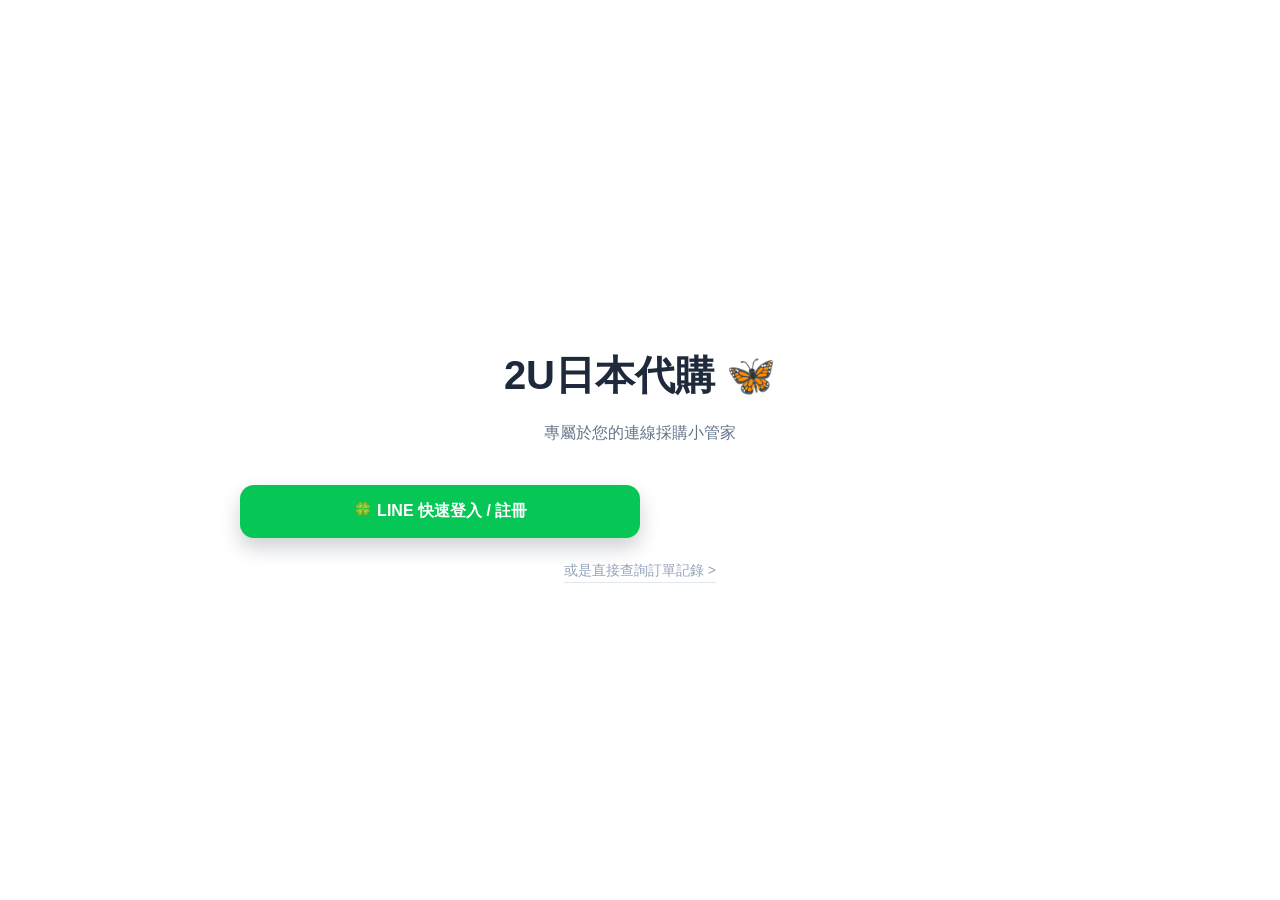
==== commit 8bbd9844: "fix line loginˇ" ====
--- a/index.html
+++ b/index.html
@@ -1,32 +1,34 @@
 <!DOCTYPE html>
-<html lang="en">
+<html lang="zh-Hant">
 <head>
     <meta charset="UTF-8">
     <meta name="viewport" content="width=device-width, initial-scale=1.0">
     <title>2U日本代購 🦋</title>
     <link rel="stylesheet" href="style.css">
 </head>
-
-    <body class="home-body">
+<body class="home-body">
     <div class="home-container">
-        <h1 style="font-size: 2rem; margin-bottom: 10px;">2U日本代購 🦋</h1>
-        <p style="color: #666; margin-bottom: 40px;">專屬於您的連線採購小管家</p>
+        <h1 style="font-size: 2.5rem; margin-bottom: 10px;">2U日本代購 🦋</h1>
+        <p style="color: #64748b; margin-bottom: 40px; font-weight: 500;">專屬於您的連線採購小管家</p>
         
-        <button onclick="login()" class="footer-btn btn-line">
-    🍀 LINE 授權登入
-</button>
+        <button onclick="login()" class="footer-btn btn-line" style="position:static; width:100%; margin-bottom: 20px;">
+            🍀 LINE 快速登入 / 註冊
+        </button>
         
-        <div style="margin-top: 20px;">
-            <a href="check.html" style="color: #888; text-decoration: none; font-size: 14px;">或直接查詢訂單記錄 ></a>
+        <div>
+            <a href="check.html" style="color: #94a3b8; text-decoration: none; font-size: 14px; border-bottom: 1px solid #e2e8f0; padding-bottom: 4px;">
+                或是直接查詢訂單記錄 >
+            </a>
         </div>
     </div>
+
     <script>
         function login() {
             const clientID = '2009551361'; 
             const redirect = encodeURIComponent('https://hxy890412.github.io/japan2u/order.html');
+            // 請求 profile (名字/頭像) 與 openid (唯一識別碼)
             window.location.href = `https://access.line.me/oauth2/v2.1/authorize?response_type=code&client_id=${clientID}&redirect_uri=${redirect}&state=12345&scope=profile%20openid`;
         }
     </script>
-
 </body>
 </html>
--- a/style.css
+++ b/style.css
@@ -1,304 +1,93 @@
-/* --- 全域設定：現代感與呼吸感 --- */
+/* --- 全域設定 --- */
 :root {
-    --primary-red: #e53935;
-    --dark-blue: #2c3e50;
+    --primary-red: #ef4444;
+    --dark-blue: #0f172a;
     --bg-color: #f8fafc;
     --paid-green: #10b981;
     --unpaid-red: #ef4444;
     --text-main: #1e293b;
     --text-sub: #64748b;
-    
-    --card-shadow: 0 4px 20px rgba(0,0,0,0.06);
-    --hover-shadow: 0 20px 40px rgba(0,0,0,0.1);
+    --card-shadow: 0 4px 15px rgba(0,0,0,0.05);
     --border-radius: 16px;
-    --page-padding: 24px;
 }
 
 body {
     font-family: 'Noto Sans TC', -apple-system, sans-serif;
-    margin: 0;
-    background-color: var(--bg-color);
-    color: var(--text-main);
-    line-height: 1.5;
-    -webkit-font-smoothing: antialiased;
+    margin: 0; background-color: var(--bg-color); color: var(--text-main);
+    line-height: 1.5; -webkit-font-smoothing: antialiased;
 }
 
-/* --- 容器佈局：確保電腦版不空洞 --- */
-.page-container {
-    max-width: 1100px;
-    margin: 0 auto;
-    padding: var(--page-padding);
-    box-sizing: border-box;
+/* --- 佈局 --- */
+.page-container { max-width: 1000px; margin: 0 auto; padding: 20px; box-sizing: border-box; }
+
+.top-nav {
+    background: rgba(255,255,255,0.8); backdrop-filter: blur(10px);
+    padding: 15px 20px; position: sticky; top: 0; z-index: 1000;
+    border-bottom: 1px solid #e2e8f0; display: flex; justify-content: center;
+}
+.nav-logo { font-weight: 800; color: var(--dark-blue); text-decoration: none; font-size: 1.2rem; }
+
+/* --- 登入首頁 --- */
+.home-body { display: flex; align-items: center; justify-content: center; height: 100vh; background: #fff; }
+.home-container { text-align: center; width: 85%; max-width: 400px; }
+.btn-line { background: #06C755 !important; }
+
+/* --- 分類按鈕 --- */
+.category-bar { display: flex; gap: 10px; overflow-x: auto; padding: 10px 0; margin-bottom: 15px; }
+.cat-btn {
+    white-space: nowrap; padding: 8px 18px; border-radius: 20px; border: 1px solid #e2e8f0;
+    background: white; color: var(--text-sub); font-size: 14px; cursor: pointer; transition: 0.3s;
+}
+.cat-btn.active { background: var(--dark-blue); color: white; border-color: var(--dark-blue); }
+
+/* --- 商品網格 --- */
+.product-grid { display: grid; grid-template-columns: repeat(auto-fill, minmax(160px, 1fr)); gap: 15px; margin-bottom: 80px; }
+.product-card {
+    background: white; border-radius: var(--border-radius); overflow: hidden;
+    box-shadow: var(--card-shadow); transition: transform 0.2s; position: relative;
+}
+.product-card:hover { transform: translateY(-5px); }
+.product-img { width: 100%; aspect-ratio: 1/1; object-fit: cover; }
+.product-info { padding: 12px; }
+.product-name { font-size: 14px; font-weight: 600; margin-bottom: 5px; height: 42px; overflow: hidden; }
+.product-price { color: var(--primary-red); font-weight: 800; font-size: 16px; }
+
+/* --- 數量控制 --- */
+.qty-controls { display: flex; align-items: center; justify-content: space-between; margin-top: 10px; }
+.qty-controls button {
+    width: 28px; height: 28px; border-radius: 50%; border: 1px solid #e2e8f0;
+    background: white; cursor: pointer; font-size: 18px;
 }
 
-/* --- 導覽列：毛玻璃與精緻感 --- */
-.top-nav {
-    background: rgba(255, 255, 255, 0.85);
-    backdrop-filter: blur(12px);
-    padding: 15px var(--page-padding);
-    position: sticky;
-    top: 0;
-    z-index: 1000;
-    border-bottom: 1px solid rgba(0,0,0,0.05);
+/* --- 底部按鈕 --- */
+.footer-btn {
+    position: fixed; bottom: 20px; left: 50%; transform: translateX(-50%);
+    width: 90%; max-width: 400px; padding: 16px; border-radius: 14px;
+    background: var(--dark-blue); color: white; border: none; font-size: 16px; font-weight: 700;
+    box-shadow: 0 10px 20px rgba(15, 23, 42, 0.2); z-index: 1500;
 }
 
-.nav-logo {
-    text-decoration: none;
-    color: var(--dark-blue);
-    font-weight: 800;
-    font-size: 1.25rem;
-    display: flex;
-    align-items: center;
-    justify-content: center;
-    gap: 10px;
-}
+/* --- 彈窗樣式 --- */
+.modal-overlay { position: fixed; top: 0; left: 0; width: 100%; height: 100%; background: rgba(0,0,0,0.6); z-index: 2000; backdrop-filter: blur(4px); }
+.modal-content { background: white; margin: 15vh auto; padding: 25px; width: 85%; max-width: 400px; border-radius: 24px; }
+.cart-items-scroll { max-height: 200px; overflow-y: auto; margin-bottom: 20px; border-bottom: 1px solid #f1f5f9; }
+.modal-input { width: 100%; padding: 12px; margin-bottom: 12px; border: 1px solid #e2e8f0; border-radius: 12px; box-sizing: border-box; }
+.user-status-tag { font-size: 13px; background: #f8fafc; padding: 10px; border-radius: 10px; margin-bottom: 15px; }
+.btn-primary { flex: 2; padding: 12px; background: var(--dark-blue); color: white; border-radius: 12px; border: none; font-weight: 700; }
+.btn-secondary { flex: 1; padding: 12px; background: #f1f5f9; color: var(--text-sub); border-radius: 12px; border: none; }
 
-/* --- 首頁 (Home) 強化 --- */
-.home-body {
-    display: flex;
-    justify-content: center;
-    align-items: center;
-    min-height: 100vh;
-    background: radial-gradient(circle at top right, #e2e8f0, #f8fafc);
-}
+/* --- 查詢頁面樣式 --- */
+.search-section { background: white; padding: 30px; border-radius: 20px; margin-bottom: 25px; box-shadow: var(--card-shadow); text-align: center; }
+.search-box-wrap { display: flex; gap: 10px; max-width: 400px; margin: 20px auto 0; }
+.search-input { flex: 1; padding: 12px; border: 1px solid #e2e8f0; border-radius: 10px; }
+.btn-primary-small { padding: 0 20px; background: var(--dark-blue); color: white; border: none; border-radius: 10px; font-weight: 600; }
 
-.home-container {
-    background: white;
-    padding: 50px 40px;
-    border-radius: 30px;
-    width: 90%;
-    max-width: 420px;
-    text-align: center;
-    box-shadow: var(--hover-shadow);
-}
+.summary-grid { display: grid; grid-template-columns: repeat(3, 1fr); gap: 12px; margin-bottom: 30px; }
+.sum-box { background: white; padding: 15px; border-radius: 18px; text-align: center; box-shadow: var(--card-shadow); }
+.sum-label { font-size: 11px; color: var(--text-sub); display: block; }
+.sum-val { font-size: 18px; font-weight: 800; }
 
-/* --- 首頁按鈕修正 --- */
-.home-container .footer-btn {
-    position: static !important; /* 強制取消固定在底部 */
-    transform: none !important;  /* 取消位移補償 */
-    width: 100% !important;      /* 寬度撐滿容器 */
-    max-width: none !important;  /* 取消最大寬度限制 */
-    margin-top: 20px;            /* 與標題保持間距 */
-    display: block;              /* 確保是區塊元素 */
-    box-sizing: border-box;      /* 確保 padding 不會撐破寬度 */
-    left: auto;                  /* 重設座標 */
-    bottom: auto;                /* 重設座標 */
-}
-
-/* 讓 LINE 綠色更漂亮點 */
-.btn-line {
-    background-color: #06C755 !important;
-    color: white !important;
-    transition: background 0.3s;
-}
-
-.btn-line:hover {
-    background-color: #05b34c !important;
-}
-
-/* --- 商品下單頁 (Order) 核心優化 --- */
-
-/* 分類列 */
-.category-bar {
-    display: flex;
-    gap: 10px;
-    overflow-x: auto;
-    padding: 10px 0 20px 0;
-    scrollbar-width: none;
-}
-
-.cat-btn {
-    padding: 8px 20px;
-    border-radius: 50px;
-    border: 1px solid #e2e8f0;
-    background: white;
-    color: var(--text-sub);
-    white-space: nowrap;
-    cursor: pointer;
-    font-size: 14px;
-    transition: all 0.3s;
-}
-
-.cat-btn.active {
-    background: var(--dark-blue);
-    color: white;
-    border-color: var(--dark-blue);
-    box-shadow: 0 4px 12px rgba(44, 62, 80, 0.2);
-}
-
-/* 商品網格：防止圖片過大 */
-.product-grid {
-    display: grid;
-    /* 電腦版限制每行數量，防止卡片過寬 */
-    grid-template-columns: repeat(auto-fill, minmax(200px, 1fr));
-    gap: 25px;
-    margin-bottom: 120px;
-}
-
-/* 手機版適配：一排兩個 */
-@media (max-width: 480px) {
-    .product-grid {
-        grid-template-columns: repeat(2, 1fr);
-        gap: 15px;
-    }
-    .page-container { padding: 16px; }
-}
-
-.product-card {
-    background: white;
-    border-radius: var(--border-radius);
-    overflow: hidden;
-    border: 1px solid #f1f5f9;
-    transition: all 0.4s cubic-bezier(0.175, 0.885, 0.32, 1.275);
-}
-
-.product-card:hover {
-    transform: translateY(-8px);
-    box-shadow: var(--hover-shadow);
-}
-
-.product-img {
-    width: 100%;
-    aspect-ratio: 1 / 1; /* 強制正方形 */
-    object-fit: cover;
-    background: #f8fafc;
-}
-
-.product-info {
-    padding: 16px;
-}
-
-.product-name {
-    font-size: 15px;
-    font-weight: 600;
-    height: 45px;
-    margin-bottom: 8px;
-    display: -webkit-box;
-    -webkit-line-clamp: 2;
-    -webkit-box-orient: vertical;
-    overflow: hidden;
-}
-
-.product-price {
-    font-size: 18px;
-    font-weight: 800;
-    color: var(--primary-red);
-    margin-bottom: 15px;
-}
-
-.qty-controls {
-    display: flex;
-    align-items: center;
-    background: #f1f5f9;
-    border-radius: 12px;
-    padding: 4px;
-}
-
-.qty-controls button {
-    width: 32px;
-    height: 32px;
-    border: none;
-    background: white;
-    border-radius: 8px;
-    font-weight: bold;
-    cursor: pointer;
-    box-shadow: 0 2px 4px rgba(0,0,0,0.05);
-}
-
-.qty-controls span {
-    flex: 1;
-    text-align: center;
-    font-weight: 700;
-}
-
-/* --- 訂單查詢頁 (Check) --- */
-
-.search-section {
-    background: white;
-    padding: 40px;
-    border-radius: 24px;
-    box-shadow: var(--card-shadow);
-    margin-bottom: 30px;
-}
-
-.search-section input {
-    border: 2px solid #f1f5f9;
-    padding: 14px 20px;
-    border-radius: 12px;
-    font-size: 16px;
-    transition: border-color 0.3s;
-}
-
-.search-section input:focus {
-    outline: none;
-    border-color: var(--dark-blue);
-}
-
-/* 統計區塊 */
-.summary-grid {
-    display: grid;
-    grid-template-columns: repeat(3, 1fr);
-    gap: 20px;
-    margin-bottom: 40px;
-}
-
-.sum-box {
-    background: white;
-    padding: 24px;
-    border-radius: 20px;
-    text-align: center;
-    box-shadow: var(--card-shadow);
-    border-bottom: 4px solid #e2e8f0;
-}
-
-.sum-label { font-size: 13px; color: var(--text-sub); margin-bottom: 8px; display: block; }
-.sum-val { font-size: 24px; font-weight: 800; }
-
-/* 收據設計：增加專業感 */
-.receipt-container {
-    background: white;
-    border: 1px solid #e2e8f0;
-    padding: 30px;
-    margin-bottom: 24px;
-    position: relative;
-}
-
-.receipt-container::before {
-    content: '';
-    position: absolute;
-    top: 0; left: 0; width: 100%; height: 4px;
-    background: repeating-linear-gradient(90deg, var(--dark-blue), var(--dark-blue) 20px, #fff 20px, #fff 40px);
-}
-
-.receipt-item {
-    display: flex;
-    justify-content: space-between;
-    padding: 12px 0;
-    border-bottom: 1px dashed #e2e8f0;
-}
-
-/* --- 彈窗 (Modal) 與 按鈕 --- */
-.footer-btn {
-    position: fixed;
-    bottom: 30px;
-    left: 50%;
-    transform: translateX(-50%);
-    width: 90%;
-    max-width: 450px;
-    background: var(--dark-blue);
-    color: white;
-    padding: 20px;
-    border-radius: 18px;
-    font-weight: 700;
-    border: none;
-    box-shadow: 0 10px 25px rgba(44, 62, 80, 0.3);
-    cursor: pointer;
-    z-index: 1100;
-}
-
-/* --- RWD 修正 --- */
-@media (max-width: 768px) {
-    .summary-grid { grid-template-columns: 1fr; gap: 12px; }
-    .search-section { padding: 25px; }
-    .receipt-container { padding: 20px; }
-}+.section-title { font-weight: 800; margin: 30px 0 15px; font-size: 18px; padding-left: 10px; border-left: 4px solid var(--dark-blue); }
+.receipt-container { background: white; padding: 25px; border-radius: 4px; margin-bottom: 20px; border-top: 5px solid var(--dark-blue); box-shadow: var(--card-shadow); }
+.receipt-id { font-family: monospace; font-size: 12px; color: var(--text-sub); margin-bottom: 10px; }
+.receipt-item { display: flex; justify-content: space-between; font-size: 14px; padding: 8px 0; border-bottom: 1px dashed #f1f5f9; }
